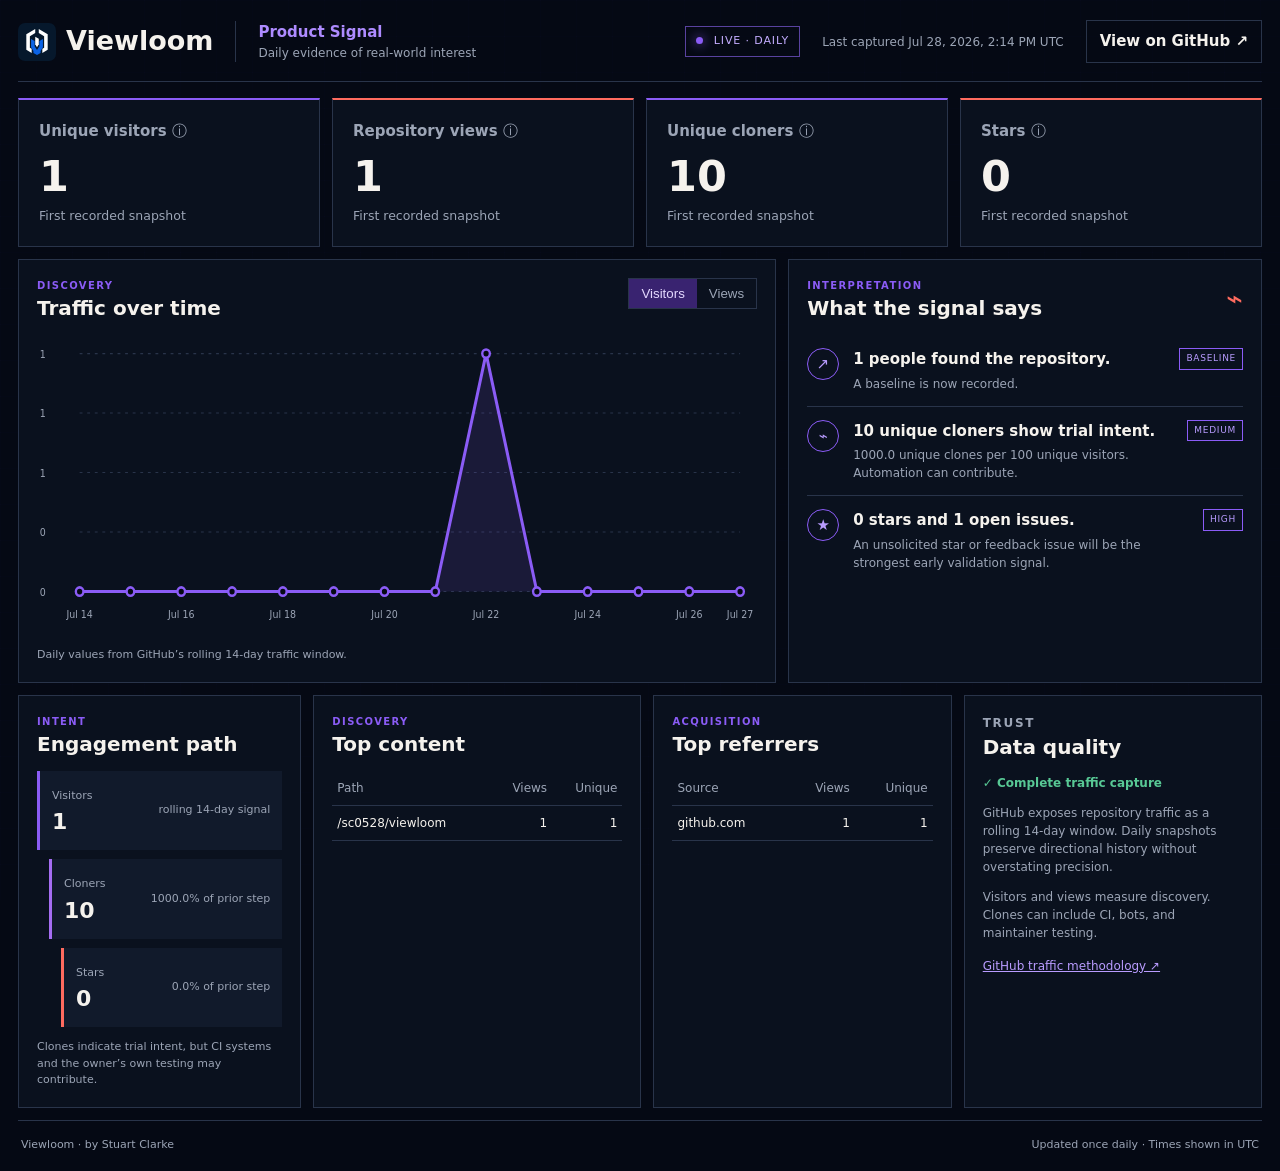
==== product-signal/index.html @ 75c61d43 "feat: publish daily Product Signal dashboard" ====
<!doctype html>
<html lang="en">
<head>
  <meta charset="utf-8">
  <meta name="viewport" content="width=device-width, initial-scale=1">
  <meta name="description" content="Daily product-interest signals for Viewloom.">
  <title>Viewloom Product Signal</title>
  <link rel="icon" href="../assets/viewloom-logo.svg" type="image/svg+xml">
  <link rel="stylesheet" href="styles.css">
</head>
<body>
  <div class="shell">
    <header class="topbar">
      <a class="brand" href="../"><img src="../assets/viewloom-logo.svg" alt=""><span>Viewloom</span></a>
      <div class="title-block"><strong>Product Signal</strong><span>Daily evidence of real-world interest</span></div>
      <div class="status"><i></i> LIVE · DAILY</div>
      <p class="updated" id="updated">Loading latest capture…</p>
      <a class="repo-link" href="https://github.com/sc0528/viewloom">View on GitHub ↗</a>
    </header>
    <main>
      <section class="metrics" aria-label="Current metrics">
        <article><span>Unique visitors <b title="GitHub repository visitors in its rolling window">ⓘ</b></span><strong id="visitors">—</strong><small id="visitors-delta">Awaiting data</small></article>
        <article><span>Repository views <b title="All repository page views in GitHub's rolling window">ⓘ</b></span><strong id="views">—</strong><small id="views-delta">Awaiting data</small></article>
        <article><span>Unique cloners <b title="Unique users or systems that cloned the repository">ⓘ</b></span><strong id="cloners">—</strong><small id="cloners-delta">Awaiting data</small></article>
        <article><span>Stars <b title="Current GitHub stars">ⓘ</b></span><strong id="stars">—</strong><small id="stars-delta">Awaiting data</small></article>
      </section>
      <section class="primary-grid">
        <article class="panel chart-panel">
          <div class="panel-heading"><div><p class="eyebrow">DISCOVERY</p><h1>Traffic over time</h1></div><div class="segmented"><button class="active" data-series="uniques">Visitors</button><button data-series="count">Views</button></div></div>
          <div id="chart" class="chart" role="img" aria-label="Daily repository traffic chart"></div>
          <p class="caption">Daily values from GitHub’s rolling 14-day traffic window.</p>
        </article>
        <article class="panel insight-panel">
          <div class="panel-heading"><div><p class="eyebrow">INTERPRETATION</p><h2>What the signal says</h2></div><span class="pulse">⌁</span></div>
          <div id="insights" class="insights"></div>
        </article>
      </section>
      <section class="secondary-grid">
        <article class="panel"><p class="eyebrow">INTENT</p><h2>Engagement path</h2><div id="funnel" class="funnel"></div><p class="caption">Clones indicate trial intent, but CI systems and the owner’s own testing may contribute.</p></article>
        <article class="panel"><p class="eyebrow">DISCOVERY</p><h2>Top content</h2><div class="table-wrap"><table><thead><tr><th>Path</th><th>Views</th><th>Unique</th></tr></thead><tbody id="paths"></tbody></table></div></article>
        <article class="panel"><p class="eyebrow">ACQUISITION</p><h2>Top referrers</h2><div class="table-wrap"><table><thead><tr><th>Source</th><th>Views</th><th>Unique</th></tr></thead><tbody id="referrers"></tbody></table></div></article>
        <article class="panel data-quality"><p class="eyebrow">TRUST</p><h2>Data quality</h2><div id="quality"></div><a href="https://docs.github.com/en/rest/metrics/traffic">GitHub traffic methodology ↗</a></article>
      </section>
    </main>
    <footer><span>Viewloom · by Stuart Clarke</span><span>Updated once daily · Times shown in UTC</span></footer>
  </div>
  <script src="app.js"></script>
</body>
</html>
---- product-signal/styles.css ----
:root{color-scheme:dark;--ink:#050914;--panel:#0b1220;--panel-2:#111a2b;--line:#29344a;--white:#f5f2ed;--muted:#9ca5b6;--violet:#8b5cf6;--coral:#ff6b5f;--green:#58c995;--red:#ff776d}*{box-sizing:border-box}body{margin:0;background:var(--ink);color:var(--white);font:15px/1.5 Inter,ui-sans-serif,system-ui,-apple-system,BlinkMacSystemFont,"Segoe UI",sans-serif}body:before{content:"";position:fixed;inset:0;pointer-events:none;opacity:.17;background-image:linear-gradient(rgba(139,92,246,.08) 1px,transparent 1px),linear-gradient(90deg,rgba(139,92,246,.08) 1px,transparent 1px);background-size:36px 36px}.shell{width:min(1500px,100%);margin:auto;padding:18px;position:relative}.topbar{display:flex;align-items:center;gap:22px;min-height:64px;border-bottom:1px solid var(--line);padding-bottom:16px}.brand{color:var(--white);text-decoration:none;font-size:27px;font-weight:800;display:flex;gap:10px;align-items:center}.brand img{width:38px;height:38px}.title-block{border-left:1px solid var(--line);padding-left:22px;display:grid}.title-block strong{color:#ae8bff}.title-block span,.updated{color:var(--muted);font-size:12px}.status{margin-left:auto;border:1px solid #59429f;color:#c4adff;padding:6px 10px;font-size:11px;letter-spacing:.08em}.status i{display:inline-block;width:7px;height:7px;border-radius:50%;background:var(--violet);margin-right:6px;box-shadow:0 0 12px var(--violet)}.repo-link{text-decoration:none;color:var(--white);border:1px solid var(--line);padding:9px 13px;font-weight:650}.metrics{display:grid;grid-template-columns:repeat(4,1fr);gap:12px;margin:16px 0 12px}.metrics article,.panel{background:rgba(11,18,32,.96);border:1px solid var(--line)}.metrics article{min-height:132px;padding:20px;border-top:2px solid var(--violet)}.metrics article:nth-child(2n){border-top-color:var(--coral)}.metrics span{color:var(--muted);font-weight:650}.metrics b{font-weight:400}.metrics strong{display:block;font-size:43px;line-height:1.1;margin:10px 0 4px;color:var(--white)}.metrics small{color:var(--green)}.metrics small.down{color:var(--red)}.metrics small.neutral{color:var(--muted)}.primary-grid{display:grid;grid-template-columns:1.6fr 1fr;gap:12px}.secondary-grid{display:grid;grid-template-columns:.95fr 1.1fr 1fr 1fr;gap:12px;margin-top:12px}.panel{padding:18px;min-width:0}.panel-heading{display:flex;align-items:flex-start;justify-content:space-between;gap:16px}.eyebrow{margin:0 0 3px;color:var(--violet);font-size:10px;letter-spacing:.14em;font-weight:800}h1,h2{margin:0 0 15px;font-size:20px;line-height:1.2}.segmented{display:flex;border:1px solid var(--line)}.segmented button{color:var(--muted);border:0;background:transparent;padding:7px 12px;cursor:pointer}.segmented button.active{background:#392370;color:#e4d8ff}.chart{height:300px;min-width:0}.chart svg{width:100%;height:100%;overflow:visible}.grid-line{stroke:var(--line);stroke-width:1;stroke-dasharray:3 5}.axis-label{fill:var(--muted);font-size:10px}.series-line{fill:none;stroke:var(--violet);stroke-width:3;vector-effect:non-scaling-stroke}.series-area{fill:rgba(139,92,246,.12)}.series-point{fill:var(--ink);stroke:var(--violet);stroke-width:2.5}.caption{color:var(--muted);font-size:11px;margin:12px 0 0}.pulse{color:var(--coral);font-size:28px}.insight{padding:13px 0;border-top:1px solid var(--line);display:grid;grid-template-columns:34px 1fr auto;gap:12px}.insight:first-child{border-top:0}.insight-icon{width:32px;height:32px;display:grid;place-items:center;border:1px solid var(--violet);color:#b99cff;border-radius:50%}.insight strong{display:block;margin-bottom:4px}.insight p{margin:0;color:var(--muted);font-size:12px}.confidence{border:1px solid var(--violet);color:#b99cff;font-size:9px;height:fit-content;padding:3px 6px;letter-spacing:.08em}.funnel{display:grid;gap:9px;margin-top:8px}.funnel-step{display:grid;grid-template-columns:1fr auto;align-items:center;padding:12px;border-left:3px solid var(--violet);background:var(--panel-2)}.funnel-step:nth-child(2){margin-left:12px;border-color:#a56df2}.funnel-step:nth-child(3){margin-left:24px;border-color:var(--coral)}.funnel-step strong{display:block;font-size:22px}.funnel-step span{color:var(--muted);font-size:11px}.table-wrap{overflow:auto}table{width:100%;border-collapse:collapse;font-size:12px}th{color:var(--muted);text-align:left;font-weight:500}th:not(:first-child),td:not(:first-child){text-align:right}td,th{padding:8px 5px;border-bottom:1px solid var(--line)}td:first-child{max-width:180px;overflow:hidden;text-overflow:ellipsis;white-space:nowrap}.data-quality p{color:var(--muted);font-size:12px}.data-quality a{color:#b99cff;font-size:12px}.quality-state{color:var(--green)!important;font-weight:700}.quality-state.warning{color:var(--coral)!important}footer{display:flex;justify-content:space-between;color:var(--muted);font-size:11px;border-top:1px solid var(--line);margin-top:12px;padding:16px 3px 0}.empty{color:var(--muted);padding:20px 0}@media(max-width:1050px){.secondary-grid{grid-template-columns:repeat(2,1fr)}.updated{display:none}}@media(max-width:760px){.shell{padding:12px}.topbar{flex-wrap:wrap;gap:12px}.title-block{order:3;width:100%}.status{margin-left:auto}.repo-link{display:none}.metrics{grid-template-columns:repeat(2,1fr)}.metrics article{min-height:110px;padding:15px}.metrics strong{font-size:34px}.primary-grid,.secondary-grid{grid-template-columns:1fr}.chart{height:240px}.insight{grid-template-columns:32px 1fr}.confidence{grid-column:2}footer{flex-direction:column;gap:5px}}@media(max-width:430px){.metrics{grid-template-columns:1fr}.brand{font-size:24px}}
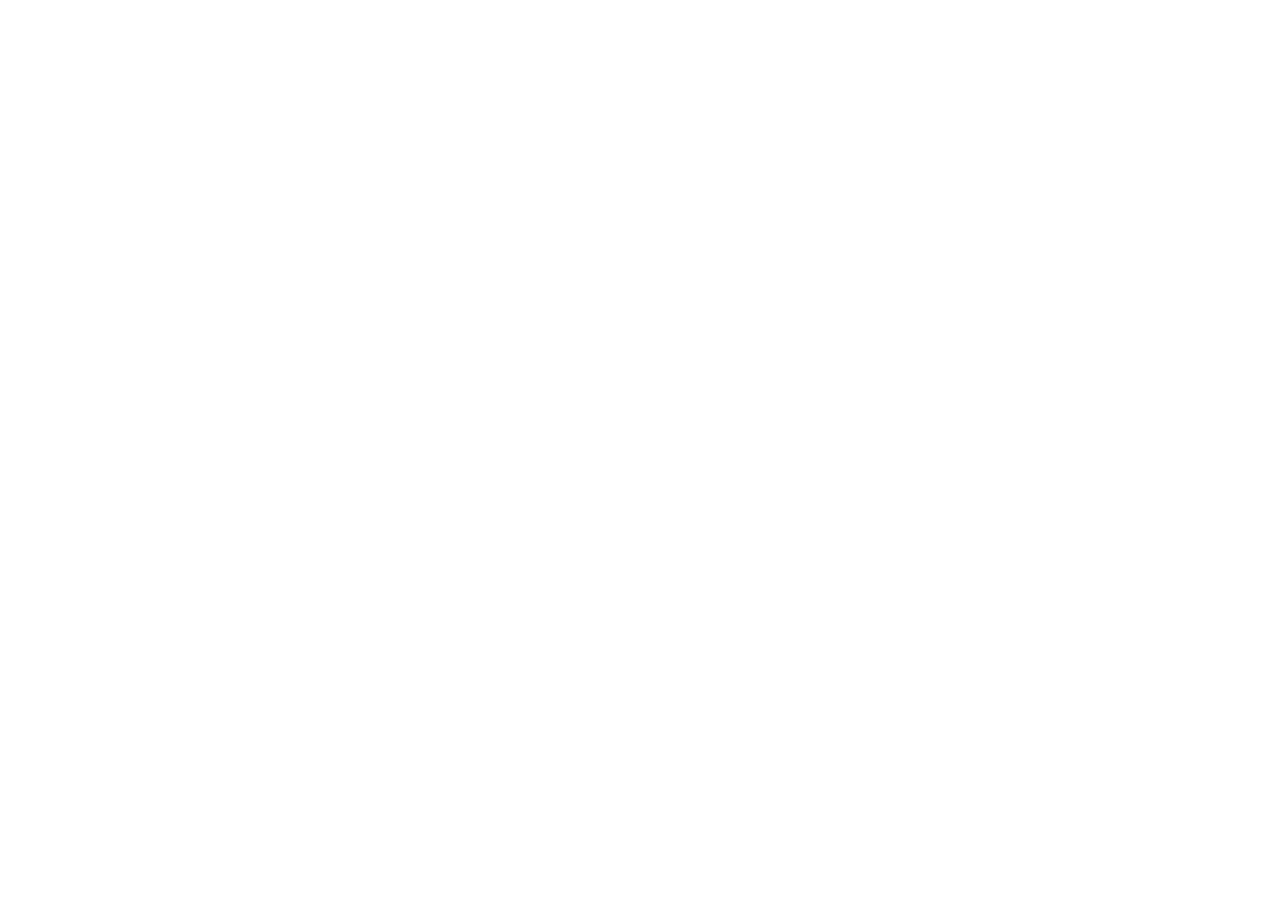
==== commit ff845625: "Redirect Product Signal to portfolio dashboard" ====
--- a/product-signal/index.html
+++ b/product-signal/index.html
@@ -3,47 +3,26 @@
 <head>
   <meta charset="utf-8">
   <meta name="viewport" content="width=device-width, initial-scale=1">
-  <meta name="description" content="Daily product-interest signals for Viewloom.">
-  <title>Viewloom Product Signal</title>
-  <link rel="icon" href="../assets/viewloom-logo.svg" type="image/svg+xml">
-  <link rel="stylesheet" href="styles.css">
+  <meta name="description" content="Viewloom product-interest signals in the Product Signal Portfolio.">
+  <meta http-equiv="refresh" content="0; url=https://sc0528.github.io/hearthsignal/analytics-dashboard/?product=viewloom">
+  <link rel="canonical" href="https://sc0528.github.io/hearthsignal/analytics-dashboard/?product=viewloom">
+  <title>Viewloom / Product Signal</title>
+  <style>
+    :root { color-scheme: dark; }
+    body { margin: 0; min-height: 100vh; display: grid; place-items: center; background: #050810; color: #eff6ff; font: 16px/1.5 system-ui, sans-serif; }
+    main { width: min(520px, calc(100% - 40px)); padding: 32px; border: 1px solid #29394d; background: #0b1320; }
+    p { color: #93a7bc; }
+    a { color: #a78bfa; font-weight: 700; }
+  </style>
+  <script>
+    location.replace("https://sc0528.github.io/hearthsignal/analytics-dashboard/?product=viewloom");
+  </script>
 </head>
 <body>
-  <div class="shell">
-    <header class="topbar">
-      <a class="brand" href="../"><img src="../assets/viewloom-logo.svg" alt=""><span>Viewloom</span></a>
-      <div class="title-block"><strong>Product Signal</strong><span>Daily evidence of real-world interest</span></div>
-      <div class="status"><i></i> LIVE · DAILY</div>
-      <p class="updated" id="updated">Loading latest capture…</p>
-      <a class="repo-link" href="https://github.com/sc0528/viewloom">View on GitHub ↗</a>
-    </header>
-    <main>
-      <section class="metrics" aria-label="Current metrics">
-        <article><span>Unique visitors <b title="GitHub repository visitors in its rolling window">ⓘ</b></span><strong id="visitors">—</strong><small id="visitors-delta">Awaiting data</small></article>
-        <article><span>Repository views <b title="All repository page views in GitHub's rolling window">ⓘ</b></span><strong id="views">—</strong><small id="views-delta">Awaiting data</small></article>
-        <article><span>Unique cloners <b title="Unique users or systems that cloned the repository">ⓘ</b></span><strong id="cloners">—</strong><small id="cloners-delta">Awaiting data</small></article>
-        <article><span>Stars <b title="Current GitHub stars">ⓘ</b></span><strong id="stars">—</strong><small id="stars-delta">Awaiting data</small></article>
-      </section>
-      <section class="primary-grid">
-        <article class="panel chart-panel">
-          <div class="panel-heading"><div><p class="eyebrow">DISCOVERY</p><h1>Traffic over time</h1></div><div class="segmented"><button class="active" data-series="uniques">Visitors</button><button data-series="count">Views</button></div></div>
-          <div id="chart" class="chart" role="img" aria-label="Daily repository traffic chart"></div>
-          <p class="caption">Daily values from GitHub’s rolling 14-day traffic window.</p>
-        </article>
-        <article class="panel insight-panel">
-          <div class="panel-heading"><div><p class="eyebrow">INTERPRETATION</p><h2>What the signal says</h2></div><span class="pulse">⌁</span></div>
-          <div id="insights" class="insights"></div>
-        </article>
-      </section>
-      <section class="secondary-grid">
-        <article class="panel"><p class="eyebrow">INTENT</p><h2>Engagement path</h2><div id="funnel" class="funnel"></div><p class="caption">Clones indicate trial intent, but CI systems and the owner’s own testing may contribute.</p></article>
-        <article class="panel"><p class="eyebrow">DISCOVERY</p><h2>Top content</h2><div class="table-wrap"><table><thead><tr><th>Path</th><th>Views</th><th>Unique</th></tr></thead><tbody id="paths"></tbody></table></div></article>
-        <article class="panel"><p class="eyebrow">ACQUISITION</p><h2>Top referrers</h2><div class="table-wrap"><table><thead><tr><th>Source</th><th>Views</th><th>Unique</th></tr></thead><tbody id="referrers"></tbody></table></div></article>
-        <article class="panel data-quality"><p class="eyebrow">TRUST</p><h2>Data quality</h2><div id="quality"></div><a href="https://docs.github.com/en/rest/metrics/traffic">GitHub traffic methodology ↗</a></article>
-      </section>
-    </main>
-    <footer><span>Viewloom · by Stuart Clarke</span><span>Updated once daily · Times shown in UTC</span></footer>
-  </div>
-  <script src="app.js"></script>
+  <main>
+    <h1>Viewloom Product Signal has moved</h1>
+    <p>Viewloom now shares one portfolio dashboard with HearthSignal.</p>
+    <a href="https://sc0528.github.io/hearthsignal/analytics-dashboard/?product=viewloom">Open Viewloom analytics</a>
+  </main>
 </body>
 </html>
